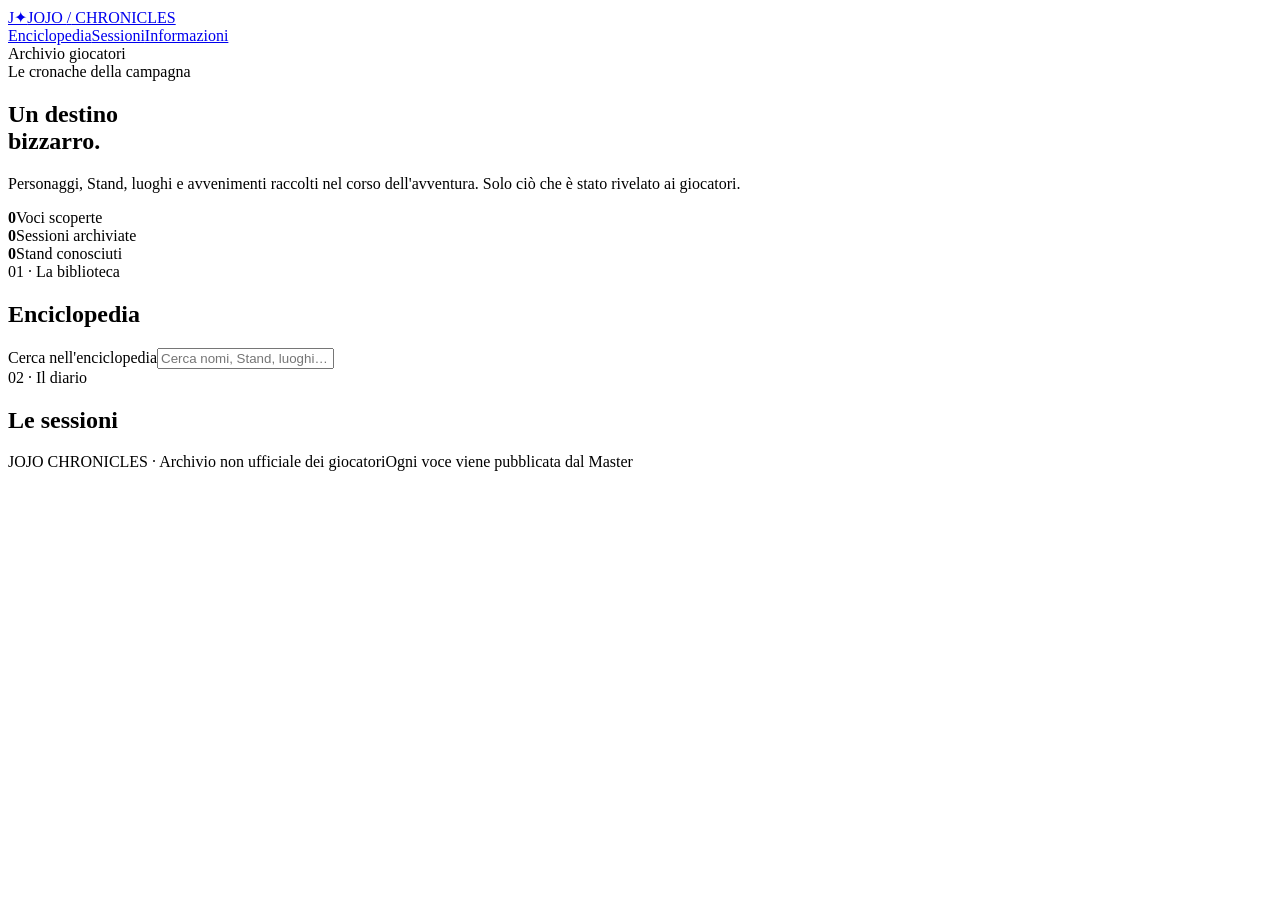
==== index.html @ eef6db9e "Add files via upload" ====
<!doctype html><html lang="it"><head><meta charset="utf-8"><meta name="viewport" content="width=device-width,initial-scale=1"><meta name="theme-color" content="#0c0b13"><meta name="description" content="Cronache, protagonisti e misteri della campagna JoJo. Enciclopedia senza spoiler per i giocatori."><title>JOJO // Le cronache</title><link rel="stylesheet" href="assets/style.css"><script defer src="assets/public.js"></script></head>
<body><header class="container topbar"><a class="brand" href="#inizio"><span class="brand-logo"><span>J✦</span></span><span>JOJO <span class="text-gold">/</span> CHRONICLES</span></a><nav class="toplinks" aria-label="Navigazione"><a href="#archivio">Enciclopedia</a><a href="#sessioni">Sessioni</a><a href="#fine">Informazioni</a></nav><span class="status-pill">Archivio giocatori</span></header>
<main><section class="hero" id="inizio"><div class="container hero-inner"><div><span class="eyebrow">Le cronache della campagna</span><div class="hero-rule"></div><h1 id="campaign-title">Un destino<br><span class="text-gold">bizzarro.</span></h1><p id="campaign-subtitle">Personaggi, Stand, luoghi e avvenimenti raccolti nel corso dell'avventura. Solo ciò che è stato rivelato ai giocatori.</p><div class="metrics"><div class="metric"><strong id="count-entries">0</strong><span>Voci scoperte</span></div><div class="metric"><strong id="count-sessions">0</strong><span>Sessioni archiviate</span></div><div class="metric"><strong id="count-stand">0</strong><span>Stand conosciuti</span></div></div></div><div aria-hidden="true" class="hero-emblem"></div></div></section>
<section class="section container" id="archivio"><div class="section-header"><div><div class="eyebrow">01 · La biblioteca</div><h2>Enciclopedia</h2></div><span class="muted small" id="entry-count-label"></span></div><div class="tools"><label class="sr-only" for="search">Cerca nell'enciclopedia</label><input id="search" class="search" placeholder="Cerca nomi, Stand, luoghi…" autocomplete="off"><div id="filters" class="tools" style="margin:0"></div></div><div class="card-grid" id="entry-grid" aria-live="polite"></div></section>
<section class="section container" id="sessioni" style="border-top:1px solid var(--line-soft)"><div class="section-header"><div><div class="eyebrow">02 · Il diario</div><h2>Le sessioni</h2></div></div><div id="session-list" class="timeline"></div></section></main>
<footer class="footer" id="fine"><div class="container footer-inner"><span>JOJO CHRONICLES · Archivio non ufficiale dei giocatori</span><span>Ogni voce viene pubblicata dal Master</span></div></footer>
<dialog id="detail" class="modal" aria-labelledby="detail-title"><div class="modal-panel"><div class="modal-header"><div><span class="eyebrow" id="detail-type"></span><h2 id="detail-title"></h2><span id="detail-subtitle" class="muted"></span></div><button id="detail-close" class="close" aria-label="Chiudi">✕</button></div><div id="detail-content"></div></div></dialog></body></html>
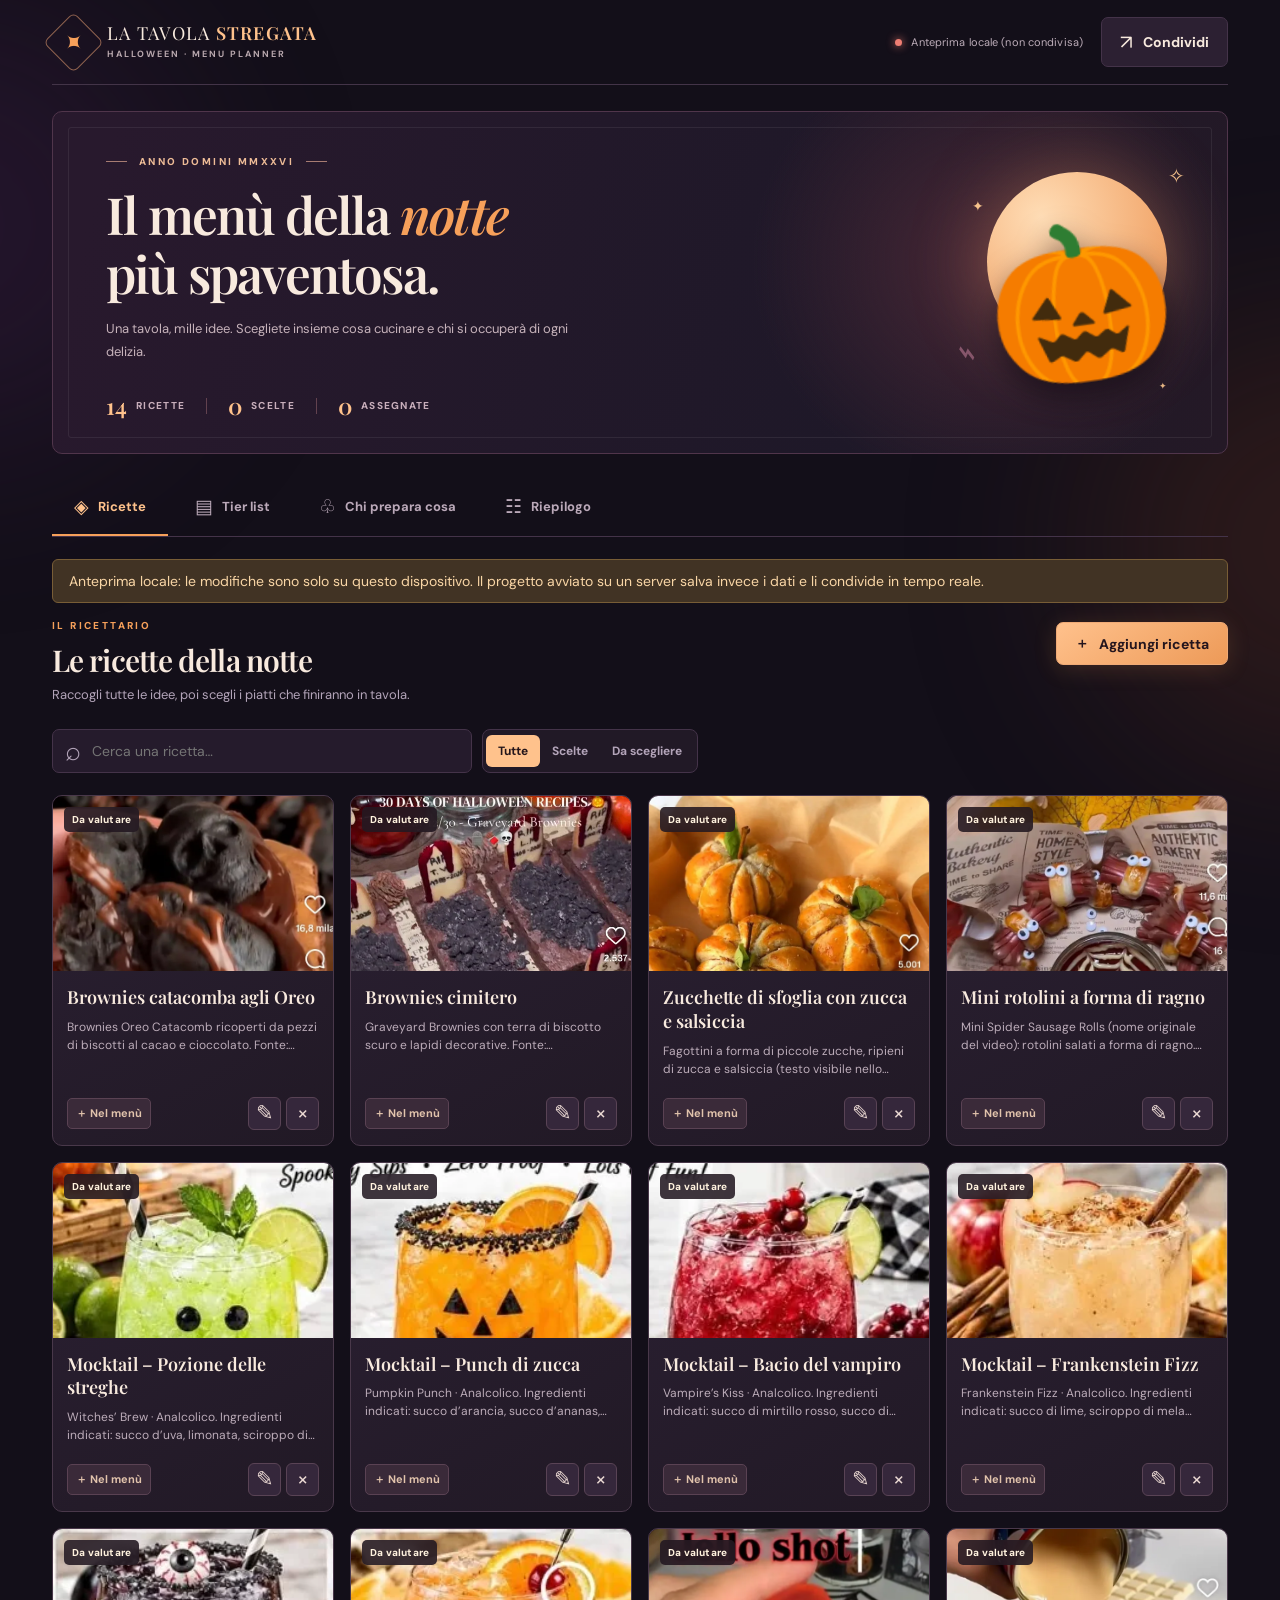
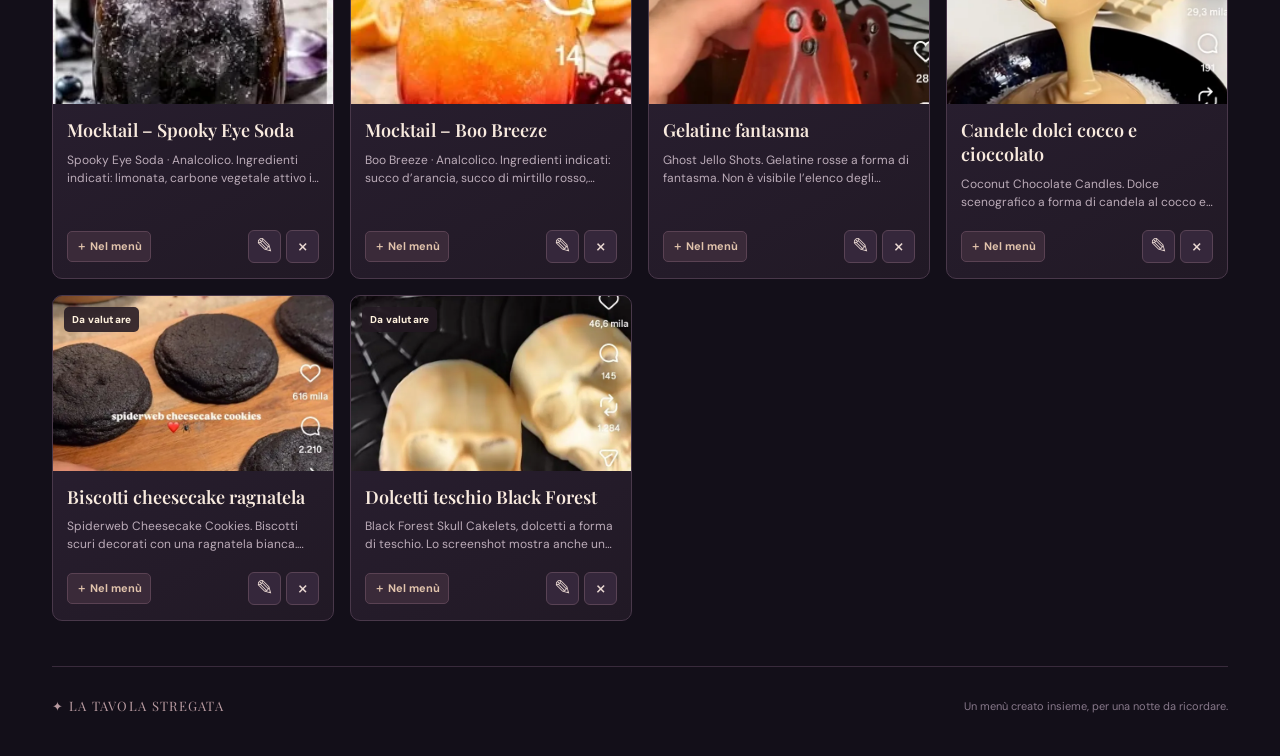
==== commit a70e0472: "Add Halloween menu preview with 14 recipes and photos" ====
--- a/index.html
+++ b/index.html
@@ -1,7 +1,391 @@
-<!doctype html><html lang="it"><head><meta charset="utf-8"><meta name="viewport" content="width=device-width,initial-scale=1"><meta name="theme-color" content="#0c0b13"><meta name="description" content="Cronache, protagonisti e misteri della campagna JoJo. Enciclopedia senza spoiler per i giocatori."><title>JOJO // Le cronache</title><link rel="stylesheet" href="assets/style.css"><script defer src="assets/public.js"></script></head>
-<body><header class="container topbar"><a class="brand" href="#inizio"><span class="brand-logo"><span>J✦</span></span><span>JOJO <span class="text-gold">/</span> CHRONICLES</span></a><nav class="toplinks" aria-label="Navigazione"><a href="#archivio">Enciclopedia</a><a href="#sessioni">Sessioni</a><a href="#fine">Informazioni</a></nav><span class="status-pill">Archivio giocatori</span></header>
-<main><section class="hero" id="inizio"><div class="container hero-inner"><div><span class="eyebrow">Le cronache della campagna</span><div class="hero-rule"></div><h1 id="campaign-title">Un destino<br><span class="text-gold">bizzarro.</span></h1><p id="campaign-subtitle">Personaggi, Stand, luoghi e avvenimenti raccolti nel corso dell'avventura. Solo ciò che è stato rivelato ai giocatori.</p><div class="metrics"><div class="metric"><strong id="count-entries">0</strong><span>Voci scoperte</span></div><div class="metric"><strong id="count-sessions">0</strong><span>Sessioni archiviate</span></div><div class="metric"><strong id="count-stand">0</strong><span>Stand conosciuti</span></div></div></div><div aria-hidden="true" class="hero-emblem"></div></div></section>
-<section class="section container" id="archivio"><div class="section-header"><div><div class="eyebrow">01 · La biblioteca</div><h2>Enciclopedia</h2></div><span class="muted small" id="entry-count-label"></span></div><div class="tools"><label class="sr-only" for="search">Cerca nell'enciclopedia</label><input id="search" class="search" placeholder="Cerca nomi, Stand, luoghi…" autocomplete="off"><div id="filters" class="tools" style="margin:0"></div></div><div class="card-grid" id="entry-grid" aria-live="polite"></div></section>
-<section class="section container" id="sessioni" style="border-top:1px solid var(--line-soft)"><div class="section-header"><div><div class="eyebrow">02 · Il diario</div><h2>Le sessioni</h2></div></div><div id="session-list" class="timeline"></div></section></main>
-<footer class="footer" id="fine"><div class="container footer-inner"><span>JOJO CHRONICLES · Archivio non ufficiale dei giocatori</span><span>Ogni voce viene pubblicata dal Master</span></div></footer>
-<dialog id="detail" class="modal" aria-labelledby="detail-title"><div class="modal-panel"><div class="modal-header"><div><span class="eyebrow" id="detail-type"></span><h2 id="detail-title"></h2><span id="detail-subtitle" class="muted"></span></div><button id="detail-close" class="close" aria-label="Chiudi">✕</button></div><div id="detail-content"></div></div></dialog></body></html>
+<!doctype html>
+<html lang="it"><head><meta charset="utf-8"><meta name="viewport" content="width=device-width, initial-scale=1"><meta name="theme-color" content="#160f1d"><meta name="description" content="Organizza insieme ai tuoi amici il menù di Halloween: tier list e ricette da cucinare."><title>La Tavola Stregata — Menù Halloween</title><style>@import url('https://fonts.googleapis.com/css2?family=DM+Sans:wght@400;500;600;700;800&family=Playfair+Display:ital,wght@0,500;0,600;0,700;0,800;1,600&display=swap');
+:root{--bg:#130f19;--bg2:#1c1523;--panel:#211928;--panel-light:#2a2032;--border:#443349;--line:#382a3f;--muted:#b3a4b9;--text:#f8eade;--orange:#f6a05a;--orange-light:#ffc28c;--accent:#e07b3f;--green:#a9c28f;--red:#ef7e73;--font-ui:'DM Sans',sans-serif;--font-head:'Playfair Display',Georgia,serif}
+*{box-sizing:border-box}html{scroll-behavior:smooth}body{margin:0;background:var(--bg);color:var(--text);font-family:var(--font-ui);min-height:100vh;overflow-x:hidden;font-size:14px}button,input,textarea,select{font:inherit}button{cursor:pointer}button:disabled{cursor:not-allowed;opacity:.56}button:focus-visible,input:focus-visible,textarea:focus-visible,select:focus-visible{outline:2px solid var(--orange-light);outline-offset:3px}a{color:var(--orange-light)}.ambient{position:fixed;z-index:-1;pointer-events:none;filter:blur(100px);opacity:.25;border-radius:50%;width:450px;height:450px}.ambient-one{left:-270px;top:0;background:#552862}.ambient-two{right:-260px;top:320px;background:#783b20}.app-shell{max-width:1232px;padding:0 28px;margin:auto}.topbar{min-height:85px;display:flex;align-items:center;justify-content:space-between;border-bottom:1px solid #433448;gap:18px}.brand{display:flex;align-items:center;gap:12px}.brand-mark{width:43px;height:43px;border:1px solid #8f624f;display:grid;place-items:center;transform:rotate(45deg);color:var(--orange);font-size:25px;border-radius:6px}.brand-mark::first-letter{transform:rotate(-45deg)}.brand-label{font-family:var(--font-head);font-size:18px;line-height:1.1;letter-spacing:.07em}.brand-label strong{color:var(--orange-light);font-weight:600}.brand-label small{font-family:var(--font-ui);color:#b9a8ae;display:block;font-size:9px;letter-spacing:.22em;font-weight:700;margin-top:7px}.top-actions{display:flex;align-items:center;gap:18px}.status{font-size:11px;letter-spacing:.01em;color:#bcacb8;display:flex;align-items:center;gap:9px;white-space:nowrap}.status .dot{width:7px;height:7px;border-radius:50%;background:#c8b29c;box-shadow:0 0 8px #ad998b}.status.online .dot{background:#92cb96;box-shadow:0 0 9px #7ec87e}.status.offline .dot{background:var(--red);box-shadow:0 0 9px var(--red)}.btn{border:1px solid var(--border);border-radius:7px;padding:11px 18px;font-weight:700;display:inline-flex;align-items:center;justify-content:center;gap:10px;transition:background .2s,transform .2s,border-color .2s;color:var(--text);background:transparent;white-space:nowrap}.btn:hover{transform:translateY(-1px);border-color:var(--orange)}.btn:active{transform:translateY(0)}.btn-ghost{background:#2c2032}.btn-primary{border-color:#efaa76;color:#24151d;background:linear-gradient(145deg,#ffc18c,#ed9a58);box-shadow:0 4px 22px #ee97532c}.btn-primary:hover{background:#ffd0a4}.btn-sm{font-size:12px;padding:8px 12px}.ico{font-size:20px;font-weight:400}.hero{margin-top:26px;min-height:310px;border:1px solid #50354b;background:radial-gradient(ellipse 240px 230px at 80% 44%,#472735 2%,transparent 100%),linear-gradient(105deg,#28192d 5%,#1e1828 70%,#241926 100%);display:grid;grid-template-columns:minmax(0,1fr) 300px;position:relative;overflow:hidden;border-radius:10px;isolation:isolate}.hero:after{content:'';position:absolute;inset:15px;pointer-events:none;border:1px solid #ffffff12;border-radius:3px}.hero-copy{padding:43px 20px 32px 53px;position:relative;z-index:1}.eyebrow{font-size:10px;font-weight:800;letter-spacing:.24em;color:#eebc97;display:flex;align-items:center;gap:12px}.eyebrow-line{width:21px;height:1px;background:#a77c72}.hero h1{font-family:var(--font-head);font-weight:600;font-size:clamp(35px,4vw,53px);letter-spacing:-.035em;line-height:1.16;margin:17px 0 14px}.hero h1 em{color:var(--orange);font-weight:600}.hero p{color:#c7b3bb;font-size:13px;line-height:1.75;max-width:490px;margin:0}.hero-stats{display:flex;align-items:center;gap:21px;margin-top:27px}.hero-stats div{display:flex;align-items:center;gap:9px}.hero-stats strong{font-family:var(--font-head);font-weight:600;font-size:23px;color:var(--orange-light)}.hero-stats span{font-size:10px;letter-spacing:.13em;font-weight:800;color:#c8aebb}.hero-stats i{width:1px;height:16px;background:#62424f}.hero-art{position:relative;display:flex;align-items:center;justify-content:center}.hero-moon{width:180px;height:180px;border-radius:50%;background:radial-gradient(circle at 30% 25%,#ffddb6,#f2a76c 68%,#d17b53 95%);box-shadow:0 0 75px #f09d6560;position:absolute;left:50%;top:44%;transform:translate(-50%,-50%)}.hero-pumpkin{font-size:151px;filter:drop-shadow(0 16px 16px #0d0813aa);position:relative;z-index:2;transform:rotate(-8deg) translateY(21px)}.hero-stars{position:absolute;color:#f6c28c;z-index:2}.star-one{left:15%;top:25%;font-size:14px}.star-two{right:14%;top:15%;font-size:20px}.star-three{right:20%;bottom:18%;font-size:9px}.hero-bat{position:absolute;left:10%;bottom:23%;transform:rotate(23deg);color:#87566b;font-size:35px}.nav-tabs{margin:25px 0 22px;border-bottom:1px solid var(--border);display:flex;gap:5px;overflow-x:auto;scrollbar-width:none}.nav-tabs::-webkit-scrollbar{display:none}.nav-tab{border:0;border-bottom:2px solid transparent;background:transparent;color:#bba9b9;padding:15px 22px;font-weight:700;font-size:13px;display:flex;align-items:center;gap:9px;white-space:nowrap}.nav-tab span{font-size:19px;font-weight:400}.nav-tab:hover{color:#fff}.nav-tab.active{color:var(--orange-light);border-bottom-color:var(--orange)}.content-panel{min-height:400px;padding-bottom:45px}.section-top{display:flex;justify-content:space-between;align-items:flex-start;gap:20px;margin:8px 0 23px}.overline{letter-spacing:.24em;font-size:10px;font-weight:800;color:var(--orange);text-transform:uppercase}.section-top h2,.panel-title{font-family:var(--font-head);font-weight:600;font-size:30px;margin:8px 0 5px;letter-spacing:-.03em}.section-sub{color:var(--muted);line-height:1.6;font-size:13px;margin:0}.section-actions{display:flex;gap:10px;align-items:center}.recipes-toolbar{display:flex;gap:10px;margin:0 0 22px;flex-wrap:wrap}.search{min-width:220px;flex:1;max-width:420px;position:relative}.search input{width:100%;padding:12px 13px 12px 39px;background:#251b2c;border:1px solid var(--border);border-radius:7px;color:var(--text)}.search:before{content:'⌕';position:absolute;top:4px;left:13px;font-size:27px;color:var(--muted)}.filter-buttons{display:flex;align-items:center;background:#211926;border:1px solid var(--border);border-radius:8px;padding:3px}.filter{padding:8px 12px;border-radius:6px;border:0;background:transparent;color:var(--muted);font-size:12px;font-weight:700}.filter.active{color:#24151a;background:var(--orange-light)}.recipes-grid{display:grid;grid-template-columns:repeat(4,minmax(0,1fr));gap:16px}.recipe-card{overflow:hidden;background:linear-gradient(150deg,#2b2033,#211925);border:1px solid #49384a;border-radius:10px;display:flex;flex-direction:column;min-width:0;transition:transform .17s,border-color .17s}.recipe-card:hover{transform:translateY(-2px);border-color:#9a644f}.card-image{height:175px;background:#3a2936;display:grid;place-items:center;position:relative;overflow:hidden}.card-image img{height:100%;width:100%;object-fit:cover;display:block}.no-image{position:absolute;inset:0;display:flex;align-items:center;justify-content:center;flex-direction:column;gap:9px;color:#9e879b;background:radial-gradient(circle at 50% 30%,#554054,#2f2538)}.no-image .symbol{font-family:var(--font-head);font-size:52px;opacity:.7}.no-image small{font-size:9px;letter-spacing:.1em;text-transform:uppercase}.card-badge{position:absolute;top:11px;left:11px;border-radius:5px;padding:6px 8px;font-size:10px;background:#231922df;color:#fff2de;letter-spacing:.02em;font-weight:800;backdrop-filter:blur(9px)}.card-badge.selected{background:#4b3e26ed;color:#ffe1a3}.card-body{padding:15px 14px;display:flex;flex-direction:column;gap:8px;flex:1}.card-title{font-family:var(--font-head);font-size:18px;font-weight:600;line-height:1.32;margin:0;overflow-wrap:anywhere}.card-note{font-size:12px;color:#bcacb9;line-height:1.5;overflow-wrap:anywhere;display:-webkit-box;-webkit-line-clamp:2;-webkit-box-orient:vertical;overflow:hidden;margin:0}.card-bottom{display:flex;align-items:center;justify-content:space-between;gap:6px;margin-top:auto;padding-top:11px}.mini-button{color:#e1c3ac;border:1px solid #5a4253;background:#3a2a39;border-radius:5px;font-size:11px;padding:7px 8px;font-weight:700}.mini-button:hover{background:#4a3040}.mini-button.chosen{color:#ffe2a8;border-color:#bc865e;background:#4c342e}.icon-button{border:1px solid #594355;background:#35273b;color:#ebd9d3;border-radius:6px;font-size:21px;width:33px;height:33px;display:grid;place-items:center;line-height:1}.icon-button:hover{border-color:var(--orange)}.card-menu{display:flex;gap:5px}.empty{border:1px dashed #69475d;background:linear-gradient(135deg,#251b2d,#201923);border-radius:12px;padding:57px 25px;text-align:center}.empty-symbol{font-family:var(--font-head);font-size:48px;color:#e5a36f;margin-bottom:7px}.empty h3{font-family:var(--font-head);font-size:24px;margin:8px 0 9px}.empty p{color:var(--muted);max-width:420px;line-height:1.6;margin:0 auto 24px}.empty.compact{padding:26px 20px}.empty.compact .empty-symbol{font-size:29px}.empty.compact h3{font-size:19px}.empty.compact p{font-size:12px;margin-bottom:14px}.tier-legend{display:flex;gap:15px;flex-wrap:wrap;margin:0 0 20px;font-size:11px;color:#c8b1bd}.legend-item{display:flex;align-items:center;gap:6px}.legend-dot{width:9px;height:9px;border-radius:3px}.tier-board{border:1px solid #4f3b50;overflow:hidden;border-radius:10px}.tier-row{display:grid;grid-template-columns:117px minmax(0,1fr);min-height:154px;border-bottom:1px solid #4b394b;transition:background .12s}.tier-row:last-child{border-bottom:0}.tier-row.over,.person-card.over,.unassigned-zone.over{box-shadow:inset 0 0 0 2px #f1a36d;background:#3a2b3c!important}.tier-label{background:var(--tier-bg);color:var(--tier-ink);display:flex;align-items:center;justify-content:center;flex-direction:column;gap:2px;padding:9px;text-align:center}.tier-letter{font-family:var(--font-head);font-size:58px;font-weight:800;line-height:1}.tier-label small{font-size:10px;font-weight:800;letter-spacing:.02em}.tier-cards{background:#241b2b;display:flex;flex-wrap:wrap;gap:11px;align-items:flex-start;padding:14px;min-width:0}.tier-card{width:126px;border:1px solid #61495b;background:#34263a;border-radius:7px;overflow:hidden;position:relative}.tier-card .thumb{height:90px;position:relative;background:radial-gradient(circle,#4a3850,#2d2435);display:grid;place-items:center;color:#9c839b;font-family:var(--font-head);font-size:39px}.tier-card .thumb img{width:100%;height:100%;object-fit:cover}.tier-card .thumb .drag-handle{position:absolute;right:5px;top:5px}.tier-card .tier-info{padding:9px}.tier-card .name{font-size:11px;line-height:1.4;min-height:31px;font-weight:700;overflow-wrap:anywhere;display:-webkit-box;-webkit-line-clamp:2;-webkit-box-orient:vertical;overflow:hidden}.tier-card .tier-actions{display:flex;justify-content:space-between;align-items:center;gap:3px;margin-top:5px}.tier-card .tier-actions select{width:54px;padding:4px 2px;font-size:10px;border-radius:4px}.tier-card .pick{font-size:14px;background:transparent;border:0;padding:3px 4px;color:#9e8b9a}.tier-card .pick.is-chosen{color:#f1ad69}.tier-hint{font-size:12px;color:#867587;padding:27px 5px;align-self:center}.drag-handle{border:1px solid #d4b6a090;background:#291d28cc;color:#ffe3c8;border-radius:4px;padding:4px 7px;cursor:grab;touch-action:none;user-select:none;font-size:12px;line-height:1}.drag-handle:active{cursor:grabbing}.drag-ghost{position:fixed;pointer-events:none;z-index:1000;opacity:.9;transform:rotate(-3deg) scale(1.02);box-shadow:0 14px 45px #000a;max-width:170px}.dragging-source{opacity:.4}.dragging-active,.dragging-active *{cursor:grabbing!important}.assign-layout{display:grid;grid-template-columns:290px minmax(0,1fr);gap:22px;align-items:start}.unassigned-zone{background:#211929;border:1px solid #514052;border-radius:10px;padding:17px;min-height:195px}.column-head{font-family:var(--font-head);font-size:21px;margin:0 0 5px}.column-hint{color:#b5a1b4;font-size:12px;margin:0 0 15px;line-height:1.5}.assigned-counter{display:inline-flex;align-items:center;justify-content:center;border-radius:99px;background:#443146;color:#e9cab6;font-family:var(--font-ui);font-size:11px;min-width:23px;height:23px;padding:0 6px;margin-left:6px}.people-grid{display:grid;grid-template-columns:repeat(2,minmax(0,1fr));gap:14px}.person-card{background:linear-gradient(150deg,#29202f,#211a28);border:1px solid #554153;border-radius:10px;padding:17px;min-height:185px}.person-header{display:flex;justify-content:space-between;align-items:center;gap:10px;margin-bottom:16px}.person-title{display:flex;align-items:center;gap:11px;min-width:0}.person-avatar{width:38px;height:38px;background:#654152;color:#fbd9ab;border:1px solid #946150;border-radius:50%;display:grid;place-items:center;font-family:var(--font-head);font-size:20px;font-weight:700;flex-shrink:0}.person-name{margin:0;font-family:var(--font-head);font-size:19px;overflow-wrap:anywhere}.person-meta{font-size:11px;color:var(--muted);margin-top:2px}.person-tools{display:flex;gap:5px;flex-shrink:0}.person-empty{border:1px dashed #5d495b;border-radius:6px;padding:23px 6px;text-align:center;color:#968398;font-size:11px}.mini-recipe{display:flex;align-items:center;gap:9px;min-width:0;background:#3b2c3e;border:1px solid #604c5b;border-radius:7px;padding:7px;margin-bottom:7px}.mini-recipe:last-child{margin-bottom:0}.mini-recipe.dragging-source{opacity:.4}.mini-recipe-image{width:46px;height:46px;flex-shrink:0;border-radius:5px;overflow:hidden;display:grid;place-items:center;background:#523d4c;color:#ddb29a;font-size:22px}.mini-recipe-image img{width:100%;height:100%;object-fit:cover}.mini-recipe-body{flex:1;min-width:0}.mini-recipe-name{font-weight:700;font-size:11px;line-height:1.3;overflow-wrap:anywhere}.tiny-select,select{background:#302439;color:#eddee2;border:1px solid #675068;border-radius:5px}.tiny-select{font-size:10px;padding:5px 3px;margin-top:5px;max-width:100%;width:100%}.mini-recipe .drag-handle{padding:5px}.summary-stats{display:grid;grid-template-columns:repeat(3,1fr);gap:15px;margin-bottom:20px}.summary-stat{border:1px solid #5b4253;border-radius:9px;background:#2b2032;padding:23px}.summary-stat strong{font-family:var(--font-head);font-size:40px;color:var(--orange-light);display:block;font-weight:500}.summary-stat span{font-size:11px;letter-spacing:.13em;font-weight:700;color:#c6afc1}.summary-columns{display:grid;grid-template-columns:1fr 1fr;gap:20px}.summary-block{background:#251b2c;border:1px solid #543d50;border-radius:9px;padding:24px}.summary-block h3{font-family:var(--font-head);font-size:23px;font-weight:500;margin:0 0 18px}.summary-list{list-style:none;padding:0;margin:0}.summary-list li{border-top:1px solid #4a3949;padding:12px 0;display:flex;justify-content:space-between;gap:15px}.summary-list li span{font-weight:700}.summary-list li small{color:#c3a3b4}.summary-list .muted{font-weight:400;color:var(--muted)}.notice{padding:12px 16px;border-radius:6px;border:1px solid #785d36;background:#413324;color:#f9d6a6;margin-bottom:16px}.hidden{display:none!important}.loading{display:flex;align-items:center;justify-content:center;gap:13px;padding:100px 10px;color:var(--muted)}.spinner{width:20px;height:20px;border:2px solid #65485a;border-top-color:var(--orange);border-radius:50%;animation:spin 1s linear infinite}@keyframes spin{to{transform:rotate(360deg)}}footer{border-top:1px solid #392b3c;display:flex;justify-content:space-between;align-items:center;gap:16px;padding:30px 0 42px;color:#87788a;font-size:11px}footer span:first-child{font-family:var(--font-head);letter-spacing:.1em;font-size:13px;color:#b89aa0}.modal{width:min(510px,calc(100% - 24px));border:1px solid #78556a;padding:0;border-radius:12px;color:var(--text);background:#271d2d;box-shadow:0 40px 120px #000c;max-height:90vh;overflow-y:auto}.modal::backdrop{background:#09060cbb;backdrop-filter:blur(5px)}.modal form{padding:26px}.modal-small{width:min(430px,calc(100% - 24px))}.modal-head{display:flex;align-items:flex-start;justify-content:space-between;gap:20px;margin-bottom:21px}.modal-head h2{font-family:var(--font-head);font-weight:500;font-size:29px;margin:7px 0 0}.form-label{font-size:12px;font-weight:700;display:block;margin:18px 0 8px;color:#ddcbd2}.modal input:not([type=file]):not([type=checkbox]),.modal textarea{width:100%;background:#1b1522;color:var(--text);border:1px solid #614b60;border-radius:6px;padding:13px;outline-offset:1px}.modal textarea{resize:vertical}.modal input::placeholder,.modal textarea::placeholder{color:#847587}.file-zone{display:block;border:1px dashed #89636b;border-radius:8px;overflow:hidden;cursor:pointer}.file-zone:hover{border-color:var(--orange)}.photo-preview{display:flex;flex-direction:column;gap:6px;align-items:center;justify-content:center;min-height:120px;background:#332638;color:#efcba9}.photo-preview .photo-icon{font-size:29px}.photo-preview small{font-size:11px;color:var(--muted)}.photo-preview img{height:180px;width:100%;object-fit:contain;background:#1a141c}.remove-image-row{display:flex;align-items:center;gap:8px;font-size:12px;color:var(--muted);margin:12px 0}.remove-image-row input{accent-color:var(--orange)}.modal-actions{margin-top:25px;display:flex;justify-content:flex-end;gap:10px}.toast{position:fixed;bottom:26px;right:24px;background:#d8ba95;color:#271b28;padding:13px 19px;border-radius:8px;box-shadow:0 12px 44px #000a;z-index:1200;font-weight:700;font-size:12px;max-width:min(390px,calc(100vw - 32px));opacity:0;transform:translateY(12px);pointer-events:none;transition:opacity .2s,transform .2s}.toast.show{opacity:1;transform:translateY(0)}.toast.error{background:#ffc1b8}.tier-helper{padding:13px 16px;background:#2e2431;border:1px solid #4c3e4c;border-radius:7px;color:#c3b3bd;margin-bottom:18px;font-size:12px;line-height:1.6}.tier-helper strong{color:#ffca9d}.vertical-divider{height:1px;background:#4a384a;margin:24px 0}.muted{color:var(--muted)}.inline-empty{color:#8e798f;font-style:italic;font-size:12px;padding:10px 0}.section-top .btn{margin-top:3px}
+@media(max-width:1030px){.recipes-grid{grid-template-columns:repeat(3,minmax(0,1fr))}.hero{grid-template-columns:1fr 230px}.hero-pumpkin{font-size:125px}.hero-moon{width:156px;height:156px}.people-grid{grid-template-columns:1fr}.assign-layout{grid-template-columns:260px 1fr}}
+@media(max-width:700px){.app-shell{padding:0 15px}.topbar{min-height:74px}.brand-label{font-size:15px}.brand-label small{font-size:8px}.brand-mark{width:34px;height:34px;font-size:20px}.top-actions{gap:9px}.status{font-size:0}.status .dot{width:9px;height:9px}.top-actions .btn{padding:8px 11px}.top-actions .btn-text{display:none}.hero{grid-template-columns:1fr 110px;min-height:250px;margin-top:17px}.hero-copy{padding:30px 2px 24px 22px}.hero h1{font-size:clamp(28px,6vw,38px);margin:14px 0}.hero p{font-size:11px;line-height:1.55;max-width:330px}.eyebrow{letter-spacing:.11em;font-size:8px;gap:6px}.eyebrow-line{width:10px}.hero-art{align-items:center}.hero-moon{width:100px;height:100px;left:28%;top:47%}.hero-pumpkin{font-size:75px;transform:rotate(-8deg) translate(-15px,18px)}.hero-stars{display:none}.hero-stats{gap:9px;margin-top:19px}.hero-stats strong{font-size:18px}.hero-stats span{font-size:8px}.hero-stats div{gap:5px}.hero-stats i{height:12px}.nav-tabs{margin-top:13px;gap:1px}.nav-tab{padding:13px 15px;font-size:12px}.nav-tab span{font-size:15px}.section-top{align-items:flex-start;gap:10px}.section-top h2{font-size:26px}.section-sub{font-size:12px}.section-top .btn{font-size:12px;padding:10px}.recipes-grid{grid-template-columns:repeat(2,minmax(0,1fr));gap:11px}.card-image{height:135px}.card-title{font-size:16px}.card-body{padding:12px 10px}.card-note{font-size:11px}.mini-button{font-size:10px;padding:7px 5px}.tier-row{grid-template-columns:66px 1fr;min-height:120px}.tier-letter{font-size:44px}.tier-label small{font-size:8px}.tier-cards{padding:10px;gap:8px}.tier-card{width:100px}.tier-card .thumb{height:70px}.tier-card .tier-info{padding:7px}.tier-card .name{font-size:10px}.tier-card .tier-actions select{width:48px}.tier-hint{font-size:10px}.assign-layout{grid-template-columns:1fr;gap:16px}.people-grid{grid-template-columns:repeat(2,minmax(0,1fr))}.unassigned-zone{min-height:140px}.summary-stats{gap:9px}.summary-stat{padding:13px}.summary-stat strong{font-size:32px}.summary-stat span{font-size:9px}.summary-columns{grid-template-columns:1fr}.summary-block{padding:19px}footer span:last-child{display:none}}
+@media(max-width:480px){.brand-label{font-size:13px}.nav-tab{padding:11px 13px}.nav-tab span{display:none}.hero{grid-template-columns:1fr 68px}.hero-copy{padding:24px 2px 22px 17px}.hero h1{font-size:29px}.hero p{font-size:10.5px}.hero-moon{width:77px;height:77px}.hero-pumpkin{font-size:64px;transform:translate(-14px,12px)}.hero-stats{gap:7px}.hero-stats span{font-size:7px}.hero-stats strong{font-size:16px}.section-top h2{font-size:25px}.section-top .btn{padding:9px;font-size:11px}.recipes-grid{gap:9px}.card-image{height:117px}.card-badge{font-size:8px}.card-bottom{flex-wrap:wrap}.card-bottom .mini-button{flex:1}.people-grid{grid-template-columns:1fr}.tier-card{width:90px}.tier-card .thumb{height:64px}.filter{font-size:11px;padding:7px}.search{max-width:none}.hero:after{inset:7px}.hero-stats i{display:none}.hero-stats div{flex-direction:column;align-items:flex-start;gap:0}}
+@media(prefers-reduced-motion:reduce){*,*:before,*:after{animation-duration:.01ms!important;transition-duration:.01ms!important;scroll-behavior:auto!important}}
+</style></head>
+<body>
+  <script>window.HALLOWEEN_PREVIEW=true;window.HALLOWEEN_PREVIEW_SEED={"revision":0,"recipes":[{"id":"7f6de6adba87b35a32752d28","title":"Brownies catacomba agli Oreo","note":"Brownies Oreo Catacomb ricoperti da pezzi di biscotti al cacao e cioccolato. Fonte: @emsfoodiefix. La procedura non è visibile nello screenshot.","image":"[data-uri]","tier":"unranked","order":0,"selected":false,"assignedTo":null,"assignmentOrder":0,"createdAt":"2026-10-28T00:00:00.000Z"},{"id":"031138bab8b0a301aacda879","title":"Brownies cimitero","note":"Graveyard Brownies con terra di biscotto scuro e lapidi decorative. Fonte: @ouidad.drss. La procedura non è visibile nello screenshot.","image":"[data-uri]","tier":"unranked","order":1,"selected":false,"assignedTo":null,"assignmentOrder":0,"createdAt":"2026-10-28T00:00:00.000Z"},{"id":"4d626e1b86564eddb98d12e9","title":"Zucchette di sfoglia con zucca e salsiccia","note":"Fagottini a forma di piccole zucche, ripieni di zucca e salsiccia (testo visibile nello screenshot). Fonte: @al.ta.cucina / @burrataepistacchi.","image":"[data-uri]","tier":"unranked","order":2,"selected":false,"assignedTo":null,"assignmentOrder":0,"createdAt":"2026-10-28T00:00:00.000Z"},{"id":"17bc51a1cd40637c49a6bfac","title":"Mini rotolini a forma di ragno","note":"Mini Spider Sausage Rolls (nome originale del video): rotolini salati a forma di ragno. Fonte: @ouidad.drss. Ingredienti completi e procedimento non visibili.","image":"[data-uri]